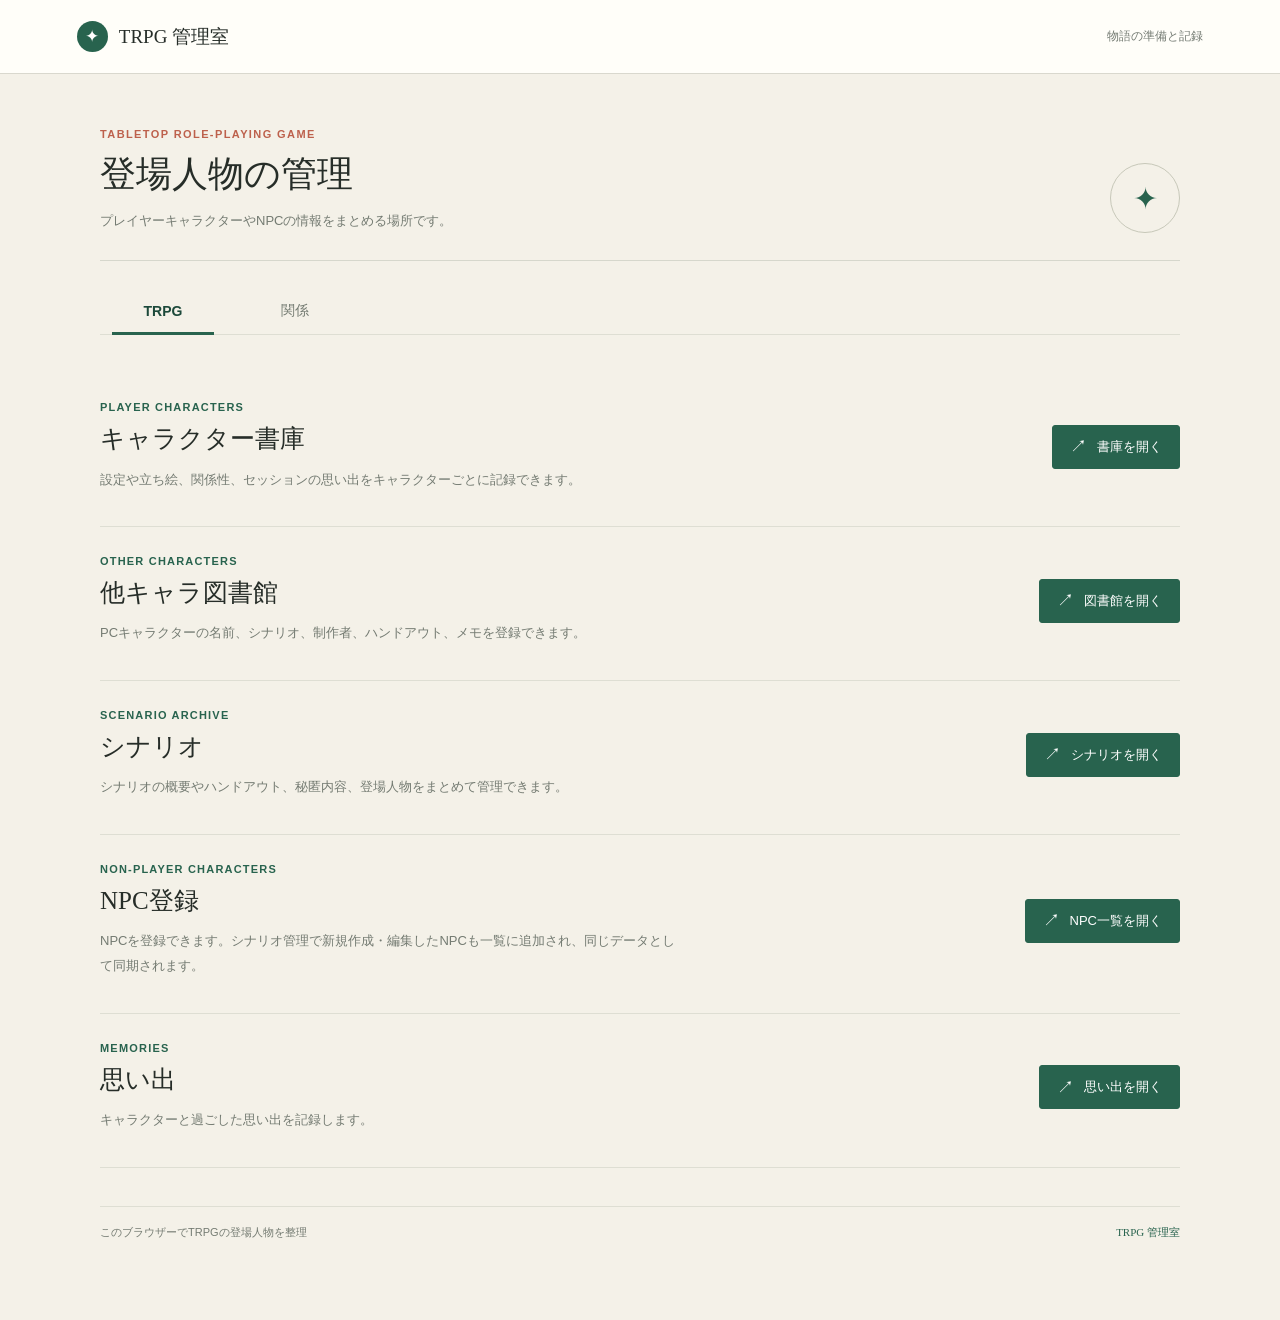
==== index.html @ 1e6daa28 "Add files via upload" ====
<!doctype html>
<html lang="ja">
<head>
  <meta charset="utf-8">
  <meta name="viewport" content="width=device-width, initial-scale=1">
  <meta name="theme-color" content="#f4f1e8">
  <title>TRPG管理室</title>
  <style>
    :root {
      color-scheme: light;
      --paper: #f4f1e8;
      --surface: #fffefa;
      --ink: #262d28;
      --muted: #747b72;
      --line: #deded3;
      --green: #28634e;
      --green-dark: #1c493a;
      --coral: #bd614c;
      --gold: #d6aa57;
      --serif: "Yu Mincho", "Hiragino Mincho ProN", "Noto Serif JP", Georgia, serif;
      --sans: "Yu Gothic UI", "Meiryo", sans-serif;
    }
    * { box-sizing: border-box; }
    body { min-width: 320px; min-height: 100vh; margin: 0; color: var(--ink); background: var(--paper); font-family: var(--sans); }
    button, a { font: inherit; }
    .topbar { position: sticky; top: 0; z-index: 30; min-height: 74px; display: flex; align-items: center; justify-content: space-between; gap: 20px; padding: 0 6vw; border-bottom: 1px solid #d9d8ce; background: rgba(255,254,250,.96); }
    .brand { display: inline-flex; align-items: center; gap: 11px; color: inherit; text-decoration: none; font: 19px var(--serif); }
    .brand-mark { width: 31px; height: 31px; display: grid; place-items: center; border-radius: 50%; color: white; background: var(--green); font: 17px Georgia, serif; }
    .top-note { color: var(--muted); font-size: 12px; }
    main { width: min(100% - 48px, 1080px); margin: 54px auto 80px; }
    .intro { display: grid; grid-template-columns: minmax(0, 1fr) auto; align-items: end; gap: 28px; padding: 0 0 27px; border-bottom: 1px solid #d6d7cc; }
    .eyebrow { margin: 0 0 10px; color: var(--coral); font-size: 11px; font-weight: 700; letter-spacing: 1.4px; }
    h1 { margin: 0; font: 36px/1.35 var(--serif); }
    .intro-copy { max-width: 480px; margin: 10px 0 0; color: var(--muted); font-size: 13px; line-height: 1.9; }
    .seal { width: 70px; height: 70px; display: grid; place-items: center; border: 1px solid #c7c8b9; border-radius: 50%; color: var(--green); font: 30px var(--serif); }
    .tabs { display: flex; gap: 6px; margin: 28px 0 0; border-bottom: 1px solid var(--line); }
    .tab { position: relative; min-width: 126px; padding: 13px 18px 14px; border: 0; color: var(--muted); background: transparent; cursor: pointer; font-size: 14px; }
    .tab[aria-selected="true"] { color: var(--green-dark); font-weight: 700; }
    .tab[aria-selected="true"]::after { position: absolute; right: 12px; bottom: -1px; left: 12px; height: 3px; content: ""; background: var(--green); }
    .tab:focus-visible, a:focus-visible { outline: 3px solid #d6aa57; outline-offset: 3px; }
    .workspace { min-height: 290px; padding: 38px 0; animation: arrive .24s ease-out; }
    @keyframes arrive { from { opacity: 0; transform: translateY(4px); } to { opacity: 1; transform: translateY(0); } }
    .module { display: grid; grid-template-columns: minmax(0, 1fr) 210px; align-items: center; gap: 44px; padding: 28px 0 34px; border-bottom: 1px solid var(--line); }
    .module-kicker { margin: 0 0 8px; color: var(--green); font-size: 11px; font-weight: 700; letter-spacing: 1.2px; }
    h2 { margin: 0; font: 25px/1.45 var(--serif); }
    .module-copy { max-width: 580px; margin: 10px 0 0; color: var(--muted); font-size: 13px; line-height: 1.9; }
    .module-action { display: flex; justify-content: flex-end; }
    .button { display: inline-flex; min-height: 44px; align-items: center; justify-content: center; gap: 10px; padding: 0 17px; border: 1px solid var(--green); border-radius: 3px; color: white; background: var(--green); text-decoration: none; font-size: 13px; transition: background .15s, transform .15s; }
    .button:hover { background: var(--green-dark); }
    .button:active { transform: translateY(1px); }
    .button span { font-size: 17px; }
    .future { max-width: 720px; padding: 31px 0; }
    .future-label { display: inline-flex; align-items: center; gap: 8px; margin: 0 0 15px; color: var(--coral); font-size: 11px; font-weight: 700; }
    .future-label::before { width: 8px; height: 8px; border-radius: 50%; content: ""; background: var(--gold); }
    .future h2 { font-size: 27px; }
    .future p { max-width: 570px; margin: 11px 0 0; color: var(--muted); font-size: 13px; line-height: 1.9; }
    footer { display: flex; align-items: center; justify-content: space-between; gap: 16px; padding-top: 18px; border-top: 1px solid var(--line); color: var(--muted); font-size: 11px; }
    .footer-mark { color: var(--green); font-family: var(--serif); }
    [hidden] { display: none !important; }
    @media (max-width: 640px) {
      .topbar { min-height: 64px; padding: 0 20px; }
      .brand { font-size: 16px; }
      .top-note { font-size: 10px; }
      main { width: min(100% - 36px, 1080px); margin-top: 37px; }
      .intro { grid-template-columns: minmax(0, 1fr); gap: 15px; }
      h1 { font-size: 30px; }
      .seal { display: none; }
      .tab { min-width: 0; flex: 1; padding-right: 10px; padding-left: 10px; }
      .workspace { min-height: 260px; padding-top: 22px; }
      .module { grid-template-columns: 1fr; gap: 20px; padding: 24px 0; }
      .module-action { justify-content: flex-start; }
      footer { align-items: flex-start; flex-direction: column; gap: 7px; }
    }
    @media (prefers-reduced-motion: reduce) {
      *, *::before, *::after { scroll-behavior: auto !important; animation-duration: .01ms !important; transition-duration: .01ms !important; }
    }
  </style>
</head>
<body>
  <header class="topbar">
    <a class="brand" href="index.html" aria-label="TRPG管理室ホーム">
      <span class="brand-mark" aria-hidden="true">✦</span>
      <span>TRPG 管理室</span>
    </a>
    <span class="top-note">物語の準備と記録</span>
  </header>
  <main>
    <section class="intro" aria-labelledby="pageTitle">
      <div>
        <p class="eyebrow">TABLETOP ROLE-PLAYING GAME</p>
        <h1 id="pageTitle">登場人物の管理</h1>
        <p class="intro-copy">プレイヤーキャラクターやNPCの情報をまとめる場所です。</p>
      </div>
      <div class="seal" aria-hidden="true">✦</div>
    </section>
    <div class="tabs" role="tablist" aria-label="管理メニュー">
      <button class="tab" id="playerTab" type="button" role="tab" aria-selected="true" aria-controls="playerPanel" tabindex="0">TRPG</button>
      <button class="tab" id="creatorTab" type="button" role="tab" aria-selected="false" aria-controls="creatorPanel" tabindex="-1">関係</button>
    </div>
    <section class="workspace" id="playerPanel" role="tabpanel" aria-labelledby="playerTab">
      <article class="module">
        <div>
          <p class="module-kicker">PLAYER CHARACTERS</p>
          <h2>キャラクター書庫</h2>
          <p class="module-copy">設定や立ち絵、関係性、セッションの思い出をキャラクターごとに記録できます。</p>
        </div>
        <div class="module-action">
          <a class="button" href="TRPGキャラクター管理.html"><span aria-hidden="true">↗</span>書庫を開く</a>
        </div>
      </article>
      <article class="module">
        <div>
          <p class="module-kicker">OTHER CHARACTERS</p>
          <h2>他キャラ図書館</h2>
          <p class="module-copy">PCキャラクターの名前、シナリオ、制作者、ハンドアウト、メモを登録できます。</p>
        </div>
        <div class="module-action">
          <a class="button" href="他キャラ図書館.html"><span aria-hidden="true">↗</span>図書館を開く</a>
        </div>
      </article>
      <article class="module">
        <div>
          <p class="module-kicker">SCENARIO ARCHIVE</p>
          <h2>シナリオ</h2>
          <p class="module-copy">シナリオの概要やハンドアウト、秘匿内容、登場人物をまとめて管理できます。</p>
        </div>
        <div class="module-action">
          <a class="button" href="TRPGシナリオ管理.html"><span aria-hidden="true">↗</span>シナリオを開く</a>
        </div>
      </article>
      <article class="module">
        <div>
          <p class="module-kicker">NON-PLAYER CHARACTERS</p>
          <h2>NPC登録</h2>
          <p class="module-copy">NPCを登録できます。シナリオ管理で新規作成・編集したNPCも一覧に追加され、同じデータとして同期されます。</p>
        </div>
        <div class="module-action">
          <a class="button" href="TRPG_NPC管理.html"><span aria-hidden="true">↗</span>NPC一覧を開く</a>
        </div>
      </article>
      <article class="module">
        <div>
          <p class="module-kicker">MEMORIES</p>
          <h2>思い出</h2>
          <p class="module-copy">キャラクターと過ごした思い出を記録します。</p>
        </div>
        <div class="module-action">
          <a class="button" href="TRPG思い出.html"><span aria-hidden="true">↗</span>思い出を開く</a>
        </div>
      </article>
    </section>
    <section class="workspace" id="creatorPanel" role="tabpanel" aria-labelledby="creatorTab" hidden>
      <article class="module">
        <div>
          <p class="module-kicker">MY PROFILE</p>
          <h2>マイプロフィール</h2>
          <p class="module-copy">TRPGの遊び方や好きなものをまとめた自己紹介ページを作成できます。</p>
        </div>
        <div class="module-action">
          <a class="button" href="マイプロフィール.html"><span aria-hidden="true">↗</span>プロフィールを開く</a>
        </div>
      </article>
      <article class="module">
        <div>
        <p class="module-kicker">CREATORS</p>
        <h2>制作者・作成者</h2>
        <p class="module-copy">プロフィール画像、名前、X、DiscordのユーザーID、メモをまとめて記録できます。Discord IDは一覧からすぐにコピーできます。</p>
        </div>
        <div class="module-action">
          <a class="button" href="TRPG制作者管理.html"><span aria-hidden="true">↗</span>一覧を開く</a>
        </div>
      </article>
      <article class="module">
        <div>
          <p class="module-kicker">CHAT ARCHIVE</p>
          <h2>記憶</h2>
          <p class="module-copy">制作者・作成者との記録を、キャラクターの思い出とは分けて登録・閲覧できます。</p>
        </div>
        <div class="module-action">
          <a class="button" href="TRPG記憶.html"><span aria-hidden="true">↗</span>一覧を開く</a>
        </div>
      </article>
    </section>
    <footer>
      <span>このブラウザーでTRPGの登場人物を整理</span>
      <span class="footer-mark">TRPG 管理室</span>
    </footer>
  </main>
  <script>
    "use strict";
    const tabs = [...document.querySelectorAll('[role="tab"]')];
    const panels = tabs.map(tab => document.getElementById(tab.getAttribute("aria-controls")));
    function selectTab(selectedIndex, moveFocus = false) {
      tabs.forEach((tab, index) => {
        const selected = index === selectedIndex;
        tab.setAttribute("aria-selected", String(selected));
        tab.tabIndex = selected ? 0 : -1;
        panels[index].hidden = !selected;
      });
      if (moveFocus) tabs[selectedIndex].focus();
    }

    tabs.forEach((tab, index) => {
      tab.addEventListener("click", () => selectTab(index));
      tab.addEventListener("keydown", event => {
        if (event.key !== "ArrowLeft" && event.key !== "ArrowRight") return;
        event.preventDefault();
        const direction = event.key === "ArrowRight" ? 1 : -1;
        selectTab((index + direction + tabs.length) % tabs.length, true);
      });
    });
  </script>
</body>
</html>
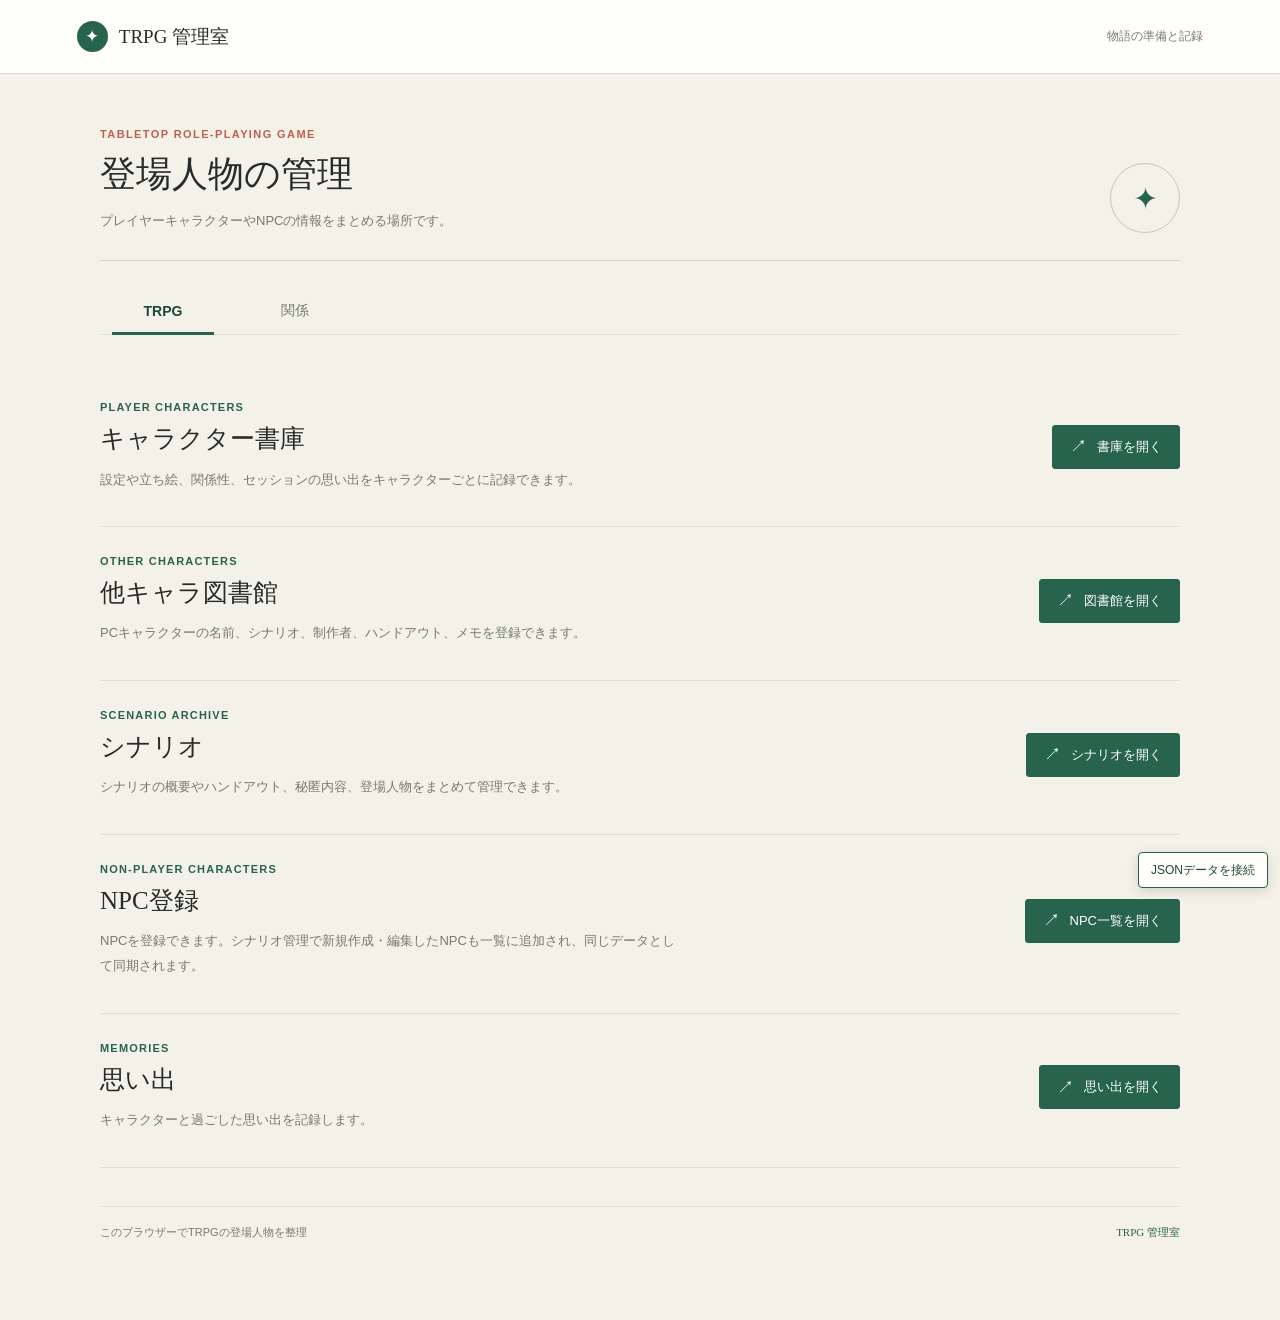
==== commit 2af87fe3: "Add files via upload" ====
--- a/index.html
+++ b/index.html
@@ -77,6 +77,7 @@
   </style>
 </head>
 <body>
+  <script src="data-file-storage.js"></script>
   <header class="topbar">
     <a class="brand" href="index.html" aria-label="TRPG管理室ホーム">
       <span class="brand-mark" aria-hidden="true">✦</span>
